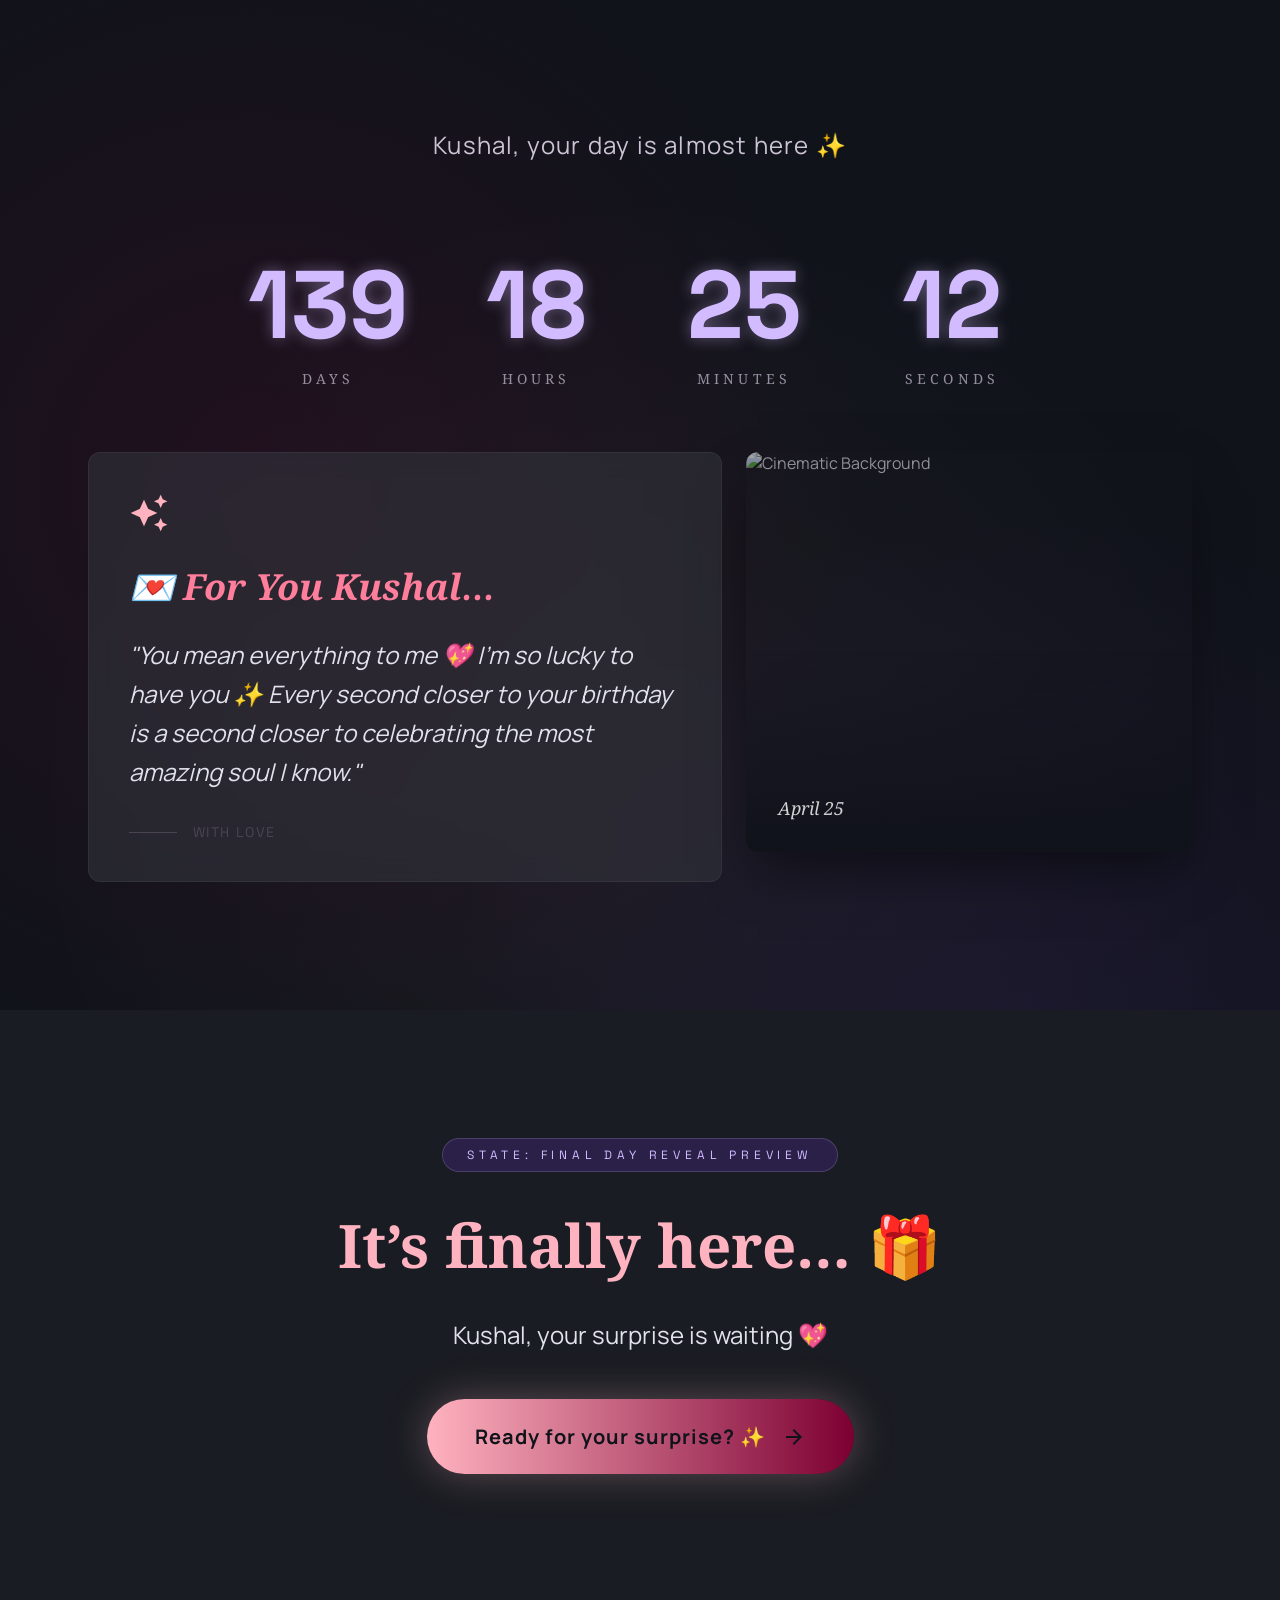
==== index.html @ 8c1112e5 "Initial commit - cinematic birthday experience" ====
<!DOCTYPE html>
<html lang="en" class="dark">
<head>
    <meta charset="UTF-8">
    <meta name="viewport" content="width=device-width, initial-scale=1.0">
    <title>For Kushal | A Special Countdown</title>
    <meta name="description" content="A special countdown for Kushal's birthday.">
    <link href="https://fonts.googleapis.com/css2?family=Noto+Serif:ital,wght@0,400;0,700;1,400&family=Manrope:wght@300;400;600&family=Space+Grotesk:wght@300;500;700&display=swap" rel="stylesheet"/>
    <link href="https://fonts.googleapis.com/css2?family=Material+Symbols+Outlined:wght,FILL@100..700,0..1&display=swap" rel="stylesheet"/>
    <link rel="stylesheet" href="style.css">
</head>
<body>


    <main class="bokeh-bg">
        <section class="hero">

            <p class="subheadline">Kushal, your day is almost here ✨</p>

            <div class="countdown-grid" id="countdown-container">
                <div class="countdown-item">
                    <span class="countdown-number" id="days">00</span>
                    <span class="countdown-label">Days</span>
                </div>
                <div class="countdown-item">
                    <span class="countdown-number" id="hours">00</span>
                    <span class="countdown-label">Hours</span>
                </div>
                <div class="countdown-item">
                    <span class="countdown-number" id="minutes">00</span>
                    <span class="countdown-label">Minutes</span>
                </div>
                <div class="countdown-item">
                    <span class="countdown-number" id="seconds">00</span>
                    <span class="countdown-label">Seconds</span>
                </div>
            </div>
        </section>

        <section class="bento-section">
            <div class="message-card animate-heartbeat">
                <div class="card-icon">
                    <span class="material-symbols-outlined icon-fill">auto_awesome</span>
                </div>
                <h2 class="card-title">💌 For You Kushal…</h2>
                <p class="card-text">"You mean everything to me 💖 I'm so lucky to have you ✨ Every second closer to your birthday is a second closer to celebrating the most amazing soul I know."</p>
                <div class="card-footer">
                    <div class="line"></div>
                    <span class="footer-label">With Love</span>
                </div>
            </div>
            
            <div class="image-card">
                <img src="https://lh3.googleusercontent.com/aida-public/[base64]" alt="Cinematic Background">
                <div class="image-overlay"></div>
                <div class="image-caption">April 25</div>
            </div>
        </section>

        <section class="reveal-section">
            <div class="reveal-content">
                <div class="reveal-badge">State: Final Day Reveal Preview</div>
                <h3 class="reveal-title">It’s finally here… 🎁</h3>
                <p class="reveal-subtitle">Kushal, your surprise is waiting 💖</p>
                <a href="https://birthday-site-nine-gamma.vercel.app/" class="reveal-button" id="surpriseButton">
                    Ready for your surprise? ✨
                    <span class="material-symbols-outlined">arrow_forward</span>
                </a>
            </div>
        </section>
    </main>



    <div class="mobile-nav">
        <button class="mobile-nav-item active">
            <span class="material-symbols-outlined icon-fill">timer</span>
            <span>Wait</span>
        </button>
        <button class="mobile-nav-item">
            <span class="material-symbols-outlined">auto_stories</span>
            <span>Story</span>
        </button>
        <button class="mobile-nav-item">
            <span class="material-symbols-outlined">favorite</span>
            <span>Love</span>
        </button>
    </div>

    <script src="script.js"></script>
</body>
</html>
---- style.css ----
:root {
    --bg-dark: #10131a;
    --text-main: #e1e2eb;
    --text-muted: #ccc3d4;
    --text-outline: #958e9e;

    --pink-primary: #ffb2bf;
    --pink-container: #7c0032;
    --pink-light: #ffdad6;
    --pink-gradient-start: #ffb2bf;
    --pink-gradient-end: #7c0032;

    --purple-secondary: #d2bbff;
    --purple-bg: rgba(85, 43, 161, 0.3);

    --surface: #1d2026;
    --surface-highest: rgba(50, 53, 60, 0.6);
    --surface-low: #191c22;
    --surface-lowest: rgba(11, 14, 20, 0.9);

    --font-serif: 'Noto Serif', serif;
    --font-sans: 'Manrope', sans-serif;
    --font-mono: 'Space Grotesk', monospace;
}

* {
    margin: 0;
    padding: 0;
    box-sizing: border-box;
}

body {
    background-color: var(--bg-dark);
    color: var(--text-main);
    font-family: var(--font-sans);
    overflow-x: hidden;
    min-height: 100vh;
    display: flex;
    flex-direction: column;
}

::selection {
    background: var(--pink-container);
    color: var(--pink-primary);
}

.material-symbols-outlined.icon-fill {
    font-variation-settings: 'FILL' 1, 'wght' 400, 'GRAD' 0, 'opsz' 24;
}

.material-symbols-outlined {
    font-variation-settings: 'FILL' 0, 'wght' 400, 'GRAD' 0, 'opsz' 24;
}

/* Bokeh background */
.bokeh-bg {
    background: radial-gradient(circle at 20% 30%, rgba(124, 0, 50, 0.15) 0%, transparent 40%),
        radial-gradient(circle at 80% 70%, rgba(85, 43, 161, 0.15) 0%, transparent 40%),
        radial-gradient(circle at 50% 50%, rgba(255, 178, 191, 0.05) 0%, transparent 60%);
    flex: 1;
    display: flex;
    flex-direction: column;
}

/* Animations */
@keyframes heartbeat {
    0% {
        transform: scale(1);
    }

    14% {
        transform: scale(1.02);
    }

    28% {
        transform: scale(1);
    }

    42% {
        transform: scale(1.02);
    }

    70% {
        transform: scale(1);
    }
}

.animate-heartbeat {
    animation: heartbeat 4s ease-in-out infinite;
}

/* Navigation */
.top-nav {
    position: fixed;
    top: 0;
    width: 100%;
    z-index: 50;
    display: flex;
    justify-content: space-between;
    align-items: center;
    padding: 1.5rem 2rem;
    background: transparent;
}

.logo {
    font-size: 1.5rem;
    font-family: var(--font-serif);
    font-style: italic;
    color: #f9a8d4;
    /* pink-300 */
    text-shadow: 0 0 8px rgba(255, 178, 191, 0.5);
    letter-spacing: 0.05em;
}

.desktop-nav {
    display: none;
    gap: 2rem;
    align-items: center;
}

@media (min-width: 768px) {
    .desktop-nav {
        display: flex;
    }
}

.nav-item {
    font-family: var(--font-serif);
    font-style: italic;
    text-decoration: none;
    letter-spacing: 0.05em;
    transition: color 0.5s;
    color: #94a3b8;
    /* slate-400 */
}

.nav-item.active {
    color: #fbcfe8;
    /* pink-200 */
    font-weight: bold;
}

.nav-item:hover,
.nav-icon:hover {
    color: #ffb2bf;
}

.nav-icon {
    background: none;
    border: none;
    color: #94a3b8;
    cursor: pointer;
    transition: color 0.5s;
    display: flex;
    align-items: center;
}

/* Hero Section */
.hero {
    max-width: 1152px;
    margin: 0 auto;
    padding: 8rem 1.5rem 4rem;
    display: flex;
    flex-direction: column;
    align-items: center;
    text-align: center;
}

.headline {
    font-family: var(--font-serif);
    font-size: 2.25rem;
    line-height: 1.2;
    margin-bottom: 1.5rem;
    opacity: 0.9;
    transition: all 1s ease-in-out;
}

@media (min-width: 768px) {
    .headline {
        font-size: 4.5rem;
    }
}

.highlight {
    color: var(--pink-primary);
    font-style: italic;
}

.subheadline {
    font-size: 1.125rem;
    color: var(--text-muted);
    max-width: 42rem;
    letter-spacing: 0.05em;
}

@media (min-width: 768px) {
    .subheadline {
        font-size: 1.5rem;
    }
}

/* Countdown */
.countdown-grid {
    margin-top: 4rem;
    display: grid;
    grid-template-columns: repeat(2, 1fr);
    gap: 2rem;
    width: 100%;
    max-width: 56rem;
}

@media (min-width: 768px) {
    .countdown-grid {
        grid-template-columns: repeat(4, 1fr);
        gap: 3rem;
        margin-top: 6rem;
    }
}

.countdown-item {
    display: flex;
    flex-direction: column;
    align-items: center;
}

.countdown-number {
    font-family: var(--font-mono);
    font-size: 3.75rem;
    font-weight: 700;
    color: var(--purple-secondary);
    text-shadow: 0 0 15px rgba(210, 187, 255, 0.4);
    line-height: 1;
}

@media (min-width: 768px) {
    .countdown-number {
        font-size: 6rem;
    }
}

.countdown-label {
    font-family: var(--font-serif);
    font-size: 0.875rem;
    text-transform: uppercase;
    letter-spacing: 0.3em;
    color: var(--text-outline);
    margin-top: 1rem;
}

/* Bento Section */
.bento-section {
    max-width: 1152px;
    margin: 0 auto;
    padding: 0 1.5rem 8rem;
    display: grid;
    grid-template-columns: 1fr;
    gap: 1.5rem;
}

@media (min-width: 768px) {
    .bento-section {
        grid-template-columns: repeat(12, 1fr);
    }
}

.message-card {
    background: var(--surface-highest);
    backdrop-filter: blur(12px);
    -webkit-backdrop-filter: blur(12px);
    border-radius: 0.75rem;
    padding: 2.5rem;
    border: 1px solid rgba(255, 255, 255, 0.05);
    display: flex;
    flex-direction: column;
    justify-content: center;
}

@media (min-width: 768px) {
    .message-card {
        grid-column: span 7;
    }
}

.card-icon {
    color: var(--pink-primary);
    margin-bottom: 1.5rem;
}

.card-icon .material-symbols-outlined {
    font-size: 2.5rem;
}

.card-title {
    font-family: var(--font-serif);
    font-style: italic;
    font-size: 1.875rem;
    color: #ff7e9b;
    margin-bottom: 1.5rem;
}

@media (min-width: 768px) {
    .card-title {
        font-size: 2.25rem;
    }
}

.card-text {
    font-size: 1.25rem;
    line-height: 1.625;
    font-style: italic;
}

@media (min-width: 768px) {
    .card-text {
        font-size: 1.5rem;
    }
}

.card-footer {
    margin-top: 2rem;
    display: flex;
    align-items: center;
    gap: 1rem;
    color: #4a4452;
}

.card-footer .line {
    height: 1px;
    width: 3rem;
    background: #4a4452;
}

.footer-label {
    font-family: var(--font-mono);
    font-size: 0.875rem;
    letter-spacing: 0.1em;
    text-transform: uppercase;
}

.image-card {
    position: relative;
    height: 400px;
    border-radius: 0.75rem;
    overflow: hidden;
    box-shadow: 0 25px 50px -12px rgba(0, 0, 0, 0.5);
}

@media (min-width: 768px) {
    .image-card {
        grid-column: span 5;
    }
}

.image-card img {
    width: 100%;
    height: 100%;
    object-fit: cover;
    opacity: 0.6;
    transition: transform 10s ease;
}

.image-card:hover img {
    transform: scale(1.1);
}

.image-overlay {
    position: absolute;
    inset: 0;
    background: linear-gradient(to top, var(--bg-dark), transparent, transparent);
}

.image-caption {
    position: absolute;
    bottom: 2rem;
    left: 2rem;
    font-family: var(--font-serif);
    font-style: italic;
    color: rgba(255, 255, 255, 0.8);
    font-size: 1.125rem;
}

/* Reveal Section */
.reveal-section {
    background-color: var(--surface-low);
    padding: 8rem 1.5rem;
}

.reveal-content {
    max-width: 56rem;
    margin: 0 auto;
    text-align: center;
}

.reveal-badge {
    display: inline-block;
    padding: 0.5rem 1.5rem;
    border-radius: 9999px;
    background: var(--purple-bg);
    border: 1px solid rgba(210, 187, 255, 0.2);
    font-family: var(--font-mono);
    font-size: 0.75rem;
    text-transform: uppercase;
    letter-spacing: 0.4em;
    color: var(--purple-secondary);
    margin-bottom: 2rem;
}

.reveal-title {
    font-family: var(--font-serif);
    font-size: 3rem;
    color: var(--pink-primary);
    margin-bottom: 2rem;
    text-shadow: 0 20px 25px -5px rgba(0, 0, 0, 0.1), 0 10px 10px -5px rgba(0, 0, 0, 0.04);
}

@media (min-width: 768px) {
    .reveal-title {
        font-size: 3.75rem;
    }
}

.reveal-subtitle {
    font-size: 1.25rem;
    margin-bottom: 3rem;
}

@media (min-width: 768px) {
    .reveal-subtitle {
        font-size: 1.5rem;
    }
}

.reveal-button {
    display: inline-flex;
    align-items: center;
    justify-content: center;
    gap: 1rem;
    padding: 1.5rem 3rem;
    border-radius: 9999px;
    background: linear-gradient(to right, var(--pink-gradient-start), var(--pink-gradient-end));
    color: var(--bg-dark);
    font-weight: 700;
    font-size: 1.25rem;
    text-decoration: none;
    letter-spacing: 0.05em;
    box-shadow: 0 0 40px rgba(255, 178, 191, 0.3);
    transition: all 0.5s ease;
}

.reveal-button:hover {
    box-shadow: 0 0 60px rgba(255, 178, 191, 0.5);
    transform: scale(1.05);
}

.reveal-button .material-symbols-outlined {
    transition: transform 0.3s ease;
}

.reveal-button:hover .material-symbols-outlined {
    transform: translateX(0.5rem);
}

/* Footer */
.bottom-footer {
    padding: 3rem;
    display: flex;
    flex-direction: column;
    align-items: center;
    gap: 1rem;
    border-top: 1px solid rgba(255, 255, 255, 0.05);
    background: transparent;
    padding-bottom: 6rem;
    /* Extra space for mobile nav */
}

@media (min-width: 768px) {
    .bottom-footer {
        padding-bottom: 3rem;
    }
}

.footer-logo {
    font-size: 1.125rem;
    font-family: var(--font-serif);
    color: #f9a8d4;
}

.footer-links {
    display: flex;
    gap: 2rem;
}

.footer-links a {
    font-size: 0.875rem;
    letter-spacing: 0.1em;
    text-transform: uppercase;
    color: #64748b;
    text-decoration: none;
    transition: color 0.3s ease;
}

.footer-links a:hover {
    color: #fbcfe8;
}

.footer-credit {
    font-size: 0.875rem;
    letter-spacing: 0.1em;
    text-transform: uppercase;
    color: #f472b6;
    margin-top: 1rem;
}

/* Mobile Nav */
.mobile-nav {
    position: fixed;
    bottom: 0;
    left: 0;
    right: 0;
    z-index: 50;
    background: var(--surface-lowest);
    backdrop-filter: blur(12px);
    -webkit-backdrop-filter: blur(12px);
    display: flex;
    justify-content: space-around;
    padding: 1rem 2rem;
    border-top: 1px solid rgba(255, 255, 255, 0.05);
}

@media (min-width: 768px) {
    .mobile-nav {
        display: none;
    }
}

.mobile-nav-item {
    background: none;
    border: none;
    display: flex;
    flex-direction: column;
    align-items: center;
    gap: 0.25rem;
    color: #64748b;
    cursor: pointer;
    font-family: var(--font-mono);
}

.mobile-nav-item span:last-child {
    font-size: 0.625rem;
    text-transform: uppercase;
    letter-spacing: -0.05em;
}

.mobile-nav-item.active {
    color: #fbcfe8;
}
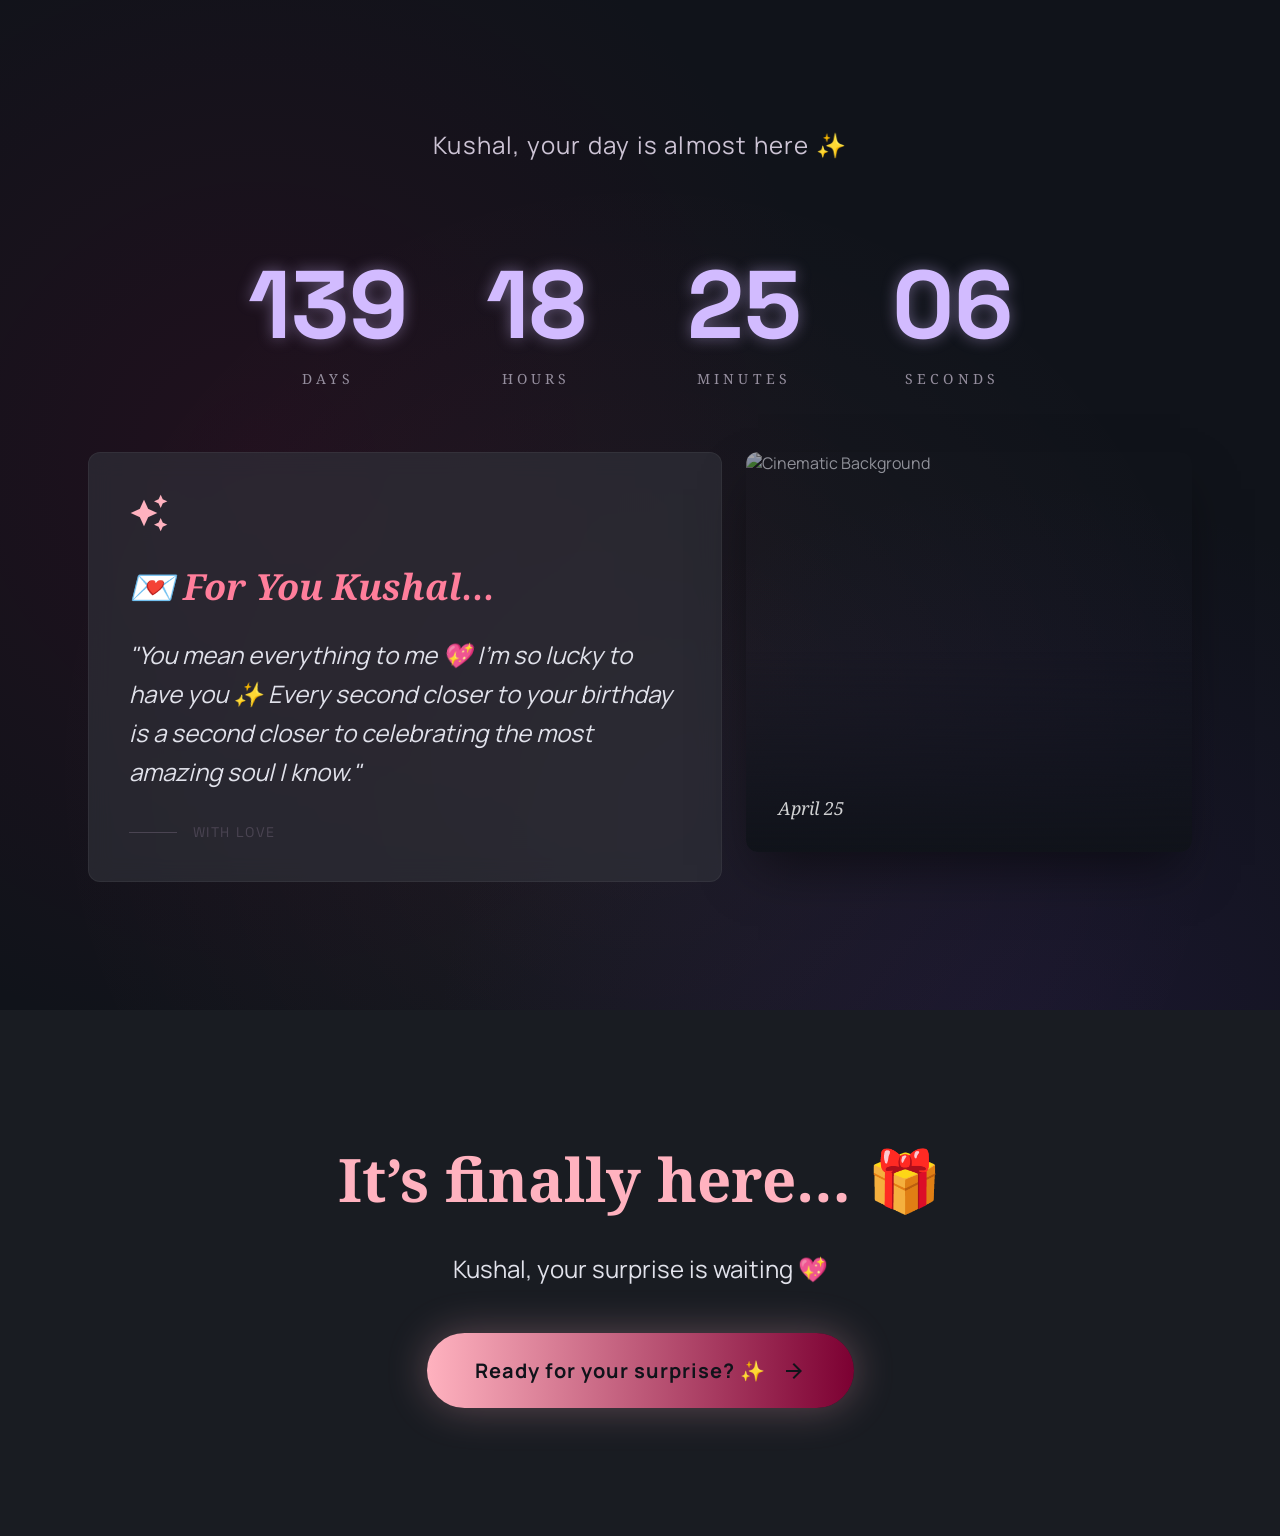
==== commit 1225511c: "Updated cinematic features (intro, parallax, music, animations)" ====
--- a/index.html
+++ b/index.html
@@ -59,7 +59,7 @@
 
         <section class="reveal-section">
             <div class="reveal-content">
-                <div class="reveal-badge">State: Final Day Reveal Preview</div>
+
                 <h3 class="reveal-title">It’s finally here… 🎁</h3>
                 <p class="reveal-subtitle">Kushal, your surprise is waiting 💖</p>
                 <a href="https://birthday-site-nine-gamma.vercel.app/" class="reveal-button" id="surpriseButton">
